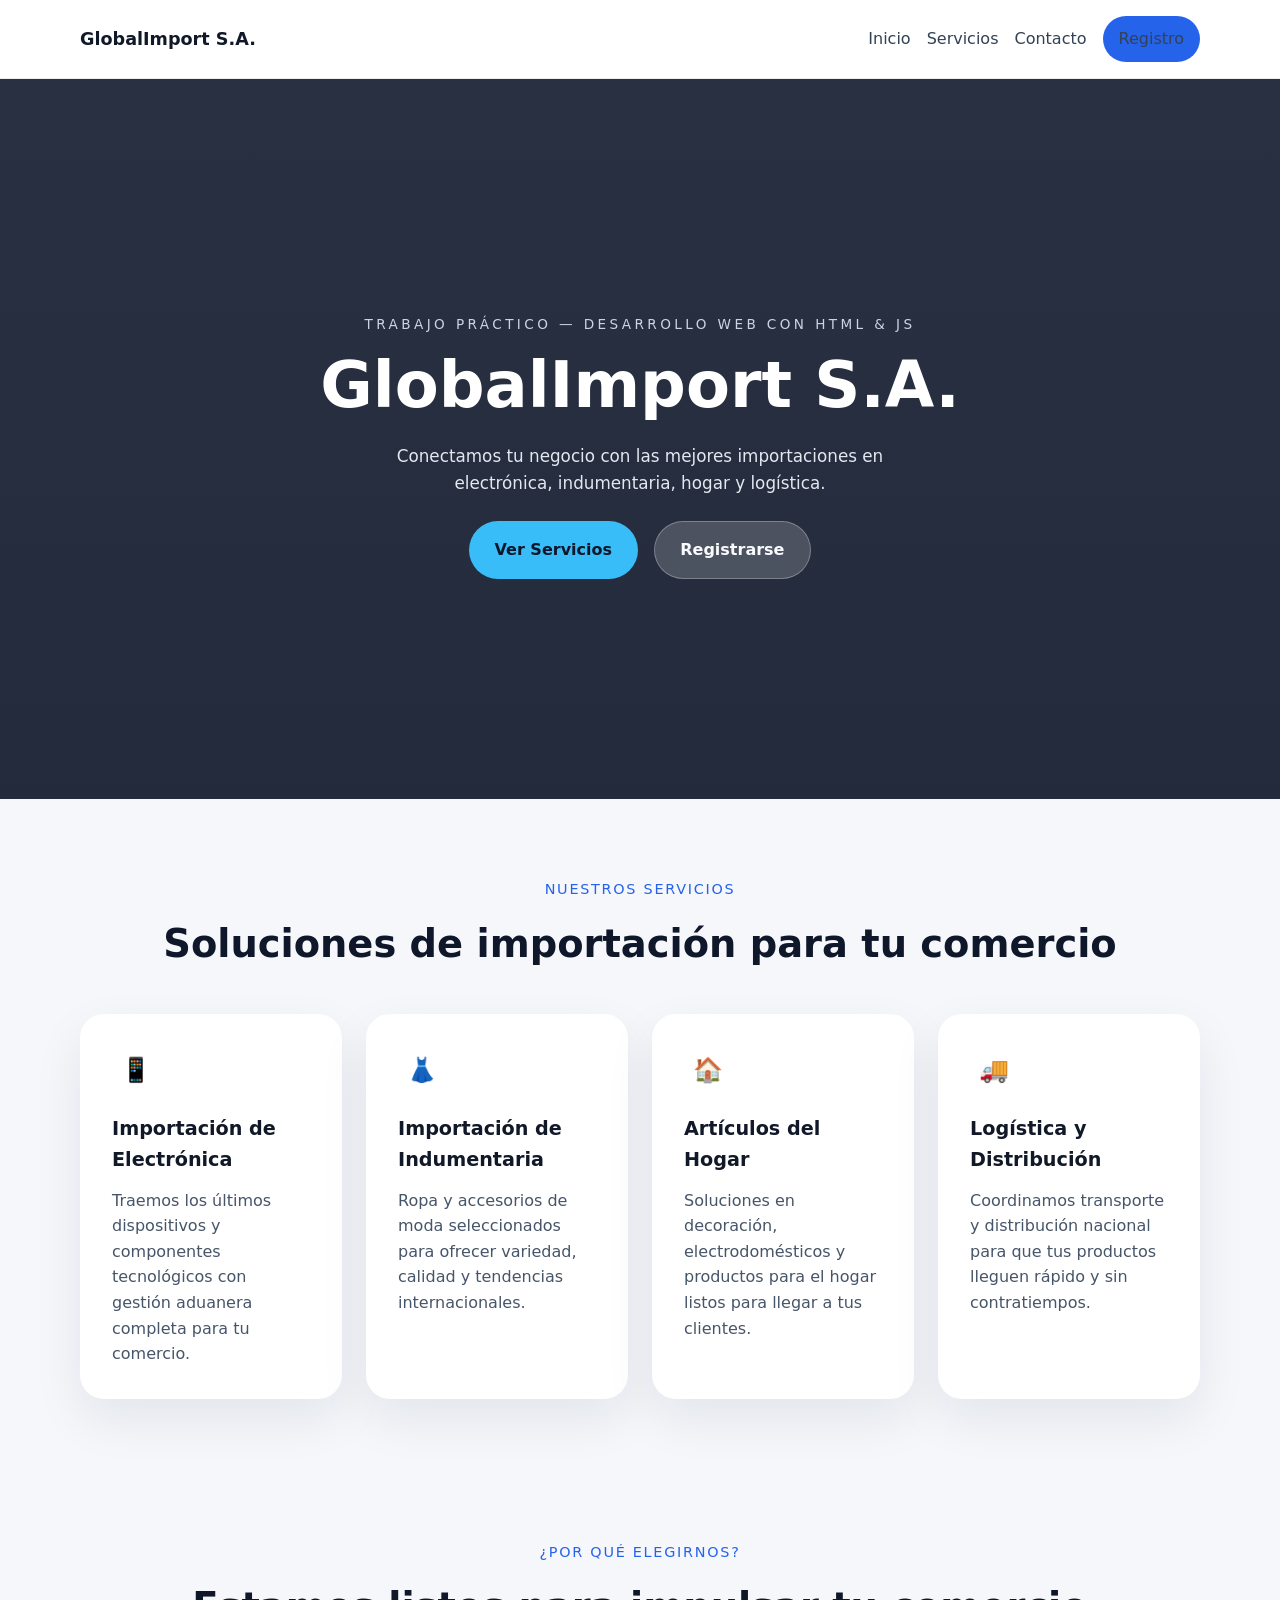
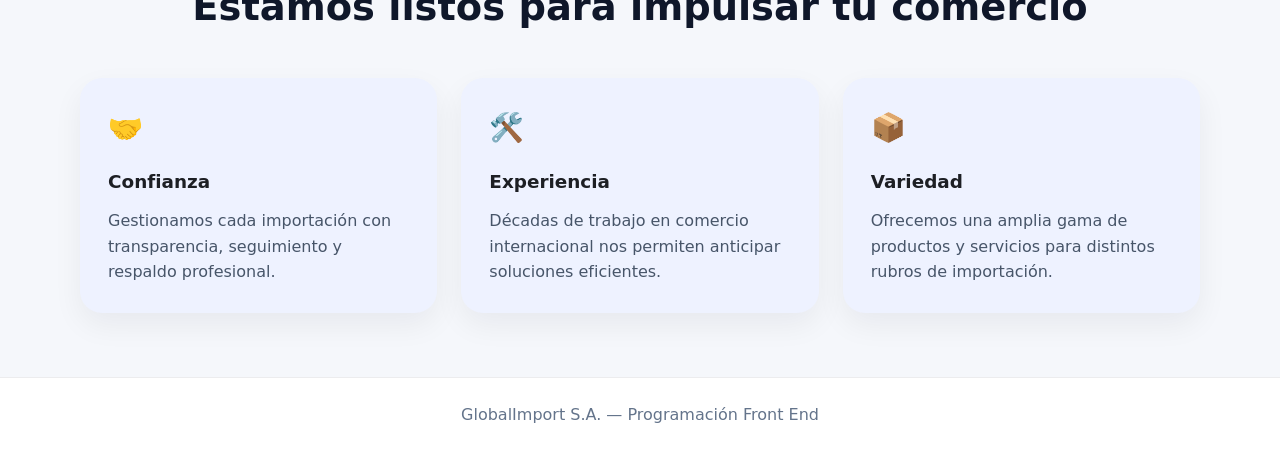
==== index.html @ c89e06bb "Primera etapa deiseño de la pagina" ====
<!DOCTYPE html>
<html lang="es">
<head>
  <meta charset="UTF-8">
  <meta name="viewport" content="width=device-width, initial-scale=1.0">
  <title>GlobalImport S.A. — Comercio Electrónico</title>
  <link rel="stylesheet" href="style.css">
</head>
<body>
  <header class="navbar">
    <div class="container navbar-inner">
      <a href="#inicio" class="brand">GlobalImport S.A.</a>
      <nav class="nav-links" aria-label="Menú principal">
        <a href="#inicio">Inicio</a>
        <a href="#servicios">Servicios</a>
        <a href="#por-que-elegirnos">Contacto</a>
        <a href="registro.html" class="btn-link">Registro</a>
      </nav>
    </div>
  </header>

  <main>
    <section id="inicio" class="hero">
      <div class="hero-overlay"></div>
      <div class="container hero-content">
        <p class="eyebrow">Trabajo Práctico — Desarrollo Web con HTML & JS</p>
        <h1>GlobalImport S.A.</h1>
        <p class="hero-copy">Conectamos tu negocio con las mejores importaciones en electrónica, indumentaria, hogar y logística.</p>
        <div class="hero-actions">
          <a href="#servicios" class="btn btn-primary">Ver Servicios</a>
          <a href="registro.html" class="btn btn-secondary">Registrarse</a>
        </div>
      </div>
    </section>

    <section id="servicios" class="section servicios">
      <div class="container">
        <div class="section-heading">
          <p class="section-label">Nuestros servicios</p>
          <h2>Soluciones de importación para tu comercio</h2>
        </div>
        <div class="servicios-grid">
          <article class="card">
            <div class="card-icon">📱</div>
            <h3>Importación de Electrónica</h3>
            <p>Traemos los últimos dispositivos y componentes tecnológicos con gestión aduanera completa para tu comercio.</p>
          </article>
          <article class="card">
            <div class="card-icon">👗</div>
            <h3>Importación de Indumentaria</h3>
            <p>Ropa y accesorios de moda seleccionados para ofrecer variedad, calidad y tendencias internacionales.</p>
          </article>
          <article class="card">
            <div class="card-icon">🏠</div>
            <h3>Artículos del Hogar</h3>
            <p>Soluciones en decoración, electrodomésticos y productos para el hogar listos para llegar a tus clientes.</p>
          </article>
          <article class="card">
            <div class="card-icon">🚚</div>
            <h3>Logística y Distribución</h3>
            <p>Coordinamos transporte y distribución nacional para que tus productos lleguen rápido y sin contratiempos.</p>
          </article>
        </div>
      </div>
    </section>

    <section id="por-que-elegirnos" class="section why-us">
      <div class="container">
        <div class="section-heading">
          <p class="section-label">¿Por qué elegirnos?</p>
          <h2>Estamos listos para impulsar tu comercio</h2>
        </div>
        <div class="why-grid">
          <div class="why-card">
            <span class="why-icon">🤝</span>
            <h3>Confianza</h3>
            <p>Gestionamos cada importación con transparencia, seguimiento y respaldo profesional.</p>
          </div>
          <div class="why-card">
            <span class="why-icon">🛠️</span>
            <h3>Experiencia</h3>
            <p>Décadas de trabajo en comercio internacional nos permiten anticipar soluciones eficientes.</p>
          </div>
          <div class="why-card">
            <span class="why-icon">📦</span>
            <h3>Variedad</h3>
            <p>Ofrecemos una amplia gama de productos y servicios para distintos rubros de importación.</p>
          </div>
        </div>
      </div>
    </section>
  </main>

  <footer class="footer">
    <div class="container">
      <p>GlobalImport S.A. — Programación Front End</p>
    </div>
  </footer>
</body>
</html>
---- style.css ----
/* Global styles */
:root {
  color-scheme: light;
  font-family: Inter, system-ui, -apple-system, BlinkMacSystemFont, "Segoe UI", sans-serif;
  color: #1d1f24;
  background: #f5f7fb;
  line-height: 1.6;
}

* {
  box-sizing: border-box;
}

body {
  margin: 0;
}

img {
  max-width: 100%;
  display: block;
}

.container {
  width: min(1120px, calc(100% - 2rem));
  margin: 0 auto;
}

.navbar {
  position: sticky;
  top: 0;
  z-index: 10;
  background: rgba(255,255,255,0.92);
  backdrop-filter: blur(12px);
  border-bottom: 1px solid rgba(20,24,30,0.08);
}

.navbar-inner {
  display: flex;
  align-items: center;
  justify-content: space-between;
  gap: 1rem;
  padding: 1rem 0;
}

.brand {
  font-weight: 700;
  font-size: 1.1rem;
  text-decoration: none;
  color: #111827;
}

.nav-links {
  display: flex;
  flex-wrap: wrap;
  gap: 1rem;
  align-items: center;
}

.nav-links a {
  color: #334155;
  text-decoration: none;
  font-weight: 500;
}

.nav-links a:hover,
.nav-links a:focus-visible {
  color: #0f172a;
}

.btn-link {
  padding: 0.65rem 1rem;
  border-radius: 999px;
  background: #2563eb;
  color: #fff;
}

.btn-link:hover,
.btn-link:focus-visible {
  background: #1d4ed8;
}

.hero {
  min-height: 80vh;
  display: grid;
  place-items: center;
  position: relative;
  color: #fff;
  background-image: linear-gradient(180deg, rgba(15,23,42,0.75), rgba(15,23,42,0.75)), url('https://images.unsplash.com/photo-1515169067865-5387ec356754?auto=format&fit=crop&w=1400&q=80');
  background-size: cover;
  background-position: center;
}

.hero-overlay {
  position: absolute;
  inset: 0;
  background: linear-gradient(180deg, rgba(15,23,42,0.55), rgba(15,23,42,0.65));
}

.hero-content {
  position: relative;
  text-align: center;
  max-width: 720px;
  padding: 4rem 0;
}

.eyebrow {
  text-transform: uppercase;
  letter-spacing: 0.25em;
  margin-bottom: 1rem;
  color: #cbd5e1;
  font-size: 0.85rem;
}

.hero h1 {
  margin: 0;
  font-size: clamp(2.5rem, 5vw, 4rem);
  line-height: 1.05;
}

.hero-copy {
  margin: 1.5rem auto;
  max-width: 36rem;
  color: #e2e8f0;
  font-size: 1.05rem;
}

.hero-actions {
  display: flex;
  flex-wrap: wrap;
  justify-content: center;
  gap: 1rem;
}

.btn {
  display: inline-flex;
  align-items: center;
  justify-content: center;
  padding: 0.95rem 1.6rem;
  border-radius: 999px;
  text-decoration: none;
  font-weight: 600;
}

.btn-primary {
  background: #38bdf8;
  color: #0f172a;
}

.btn-secondary {
  background: rgba(255,255,255,0.18);
  color: #f8fafc;
  border: 1px solid rgba(255,255,255,0.28);
}

.section {
  padding: 4rem 0;
}

.section-heading {
  text-align: center;
  margin-bottom: 2.5rem;
}

.section-label {
  color: #2563eb;
  font-size: 0.9rem;
  letter-spacing: 0.12em;
  text-transform: uppercase;
  margin-bottom: 0.75rem;
}

.section h2 {
  margin: 0;
  font-size: clamp(2rem, 3vw, 2.75rem);
  color: #0f172a;
}

.servicios-grid,
.why-grid {
  display: grid;
  gap: 1.5rem;
}

.servicios-grid {
  grid-template-columns: repeat(auto-fit, minmax(220px, 1fr));
}

.card {
  background: #fff;
  border-radius: 24px;
  padding: 2rem;
  box-shadow: 0 20px 50px rgba(15,23,42,0.08);
  min-height: 260px;
}

.card-icon {
  width: 3rem;
  height: 3rem;
  display: grid;
  place-items: center;
  font-size: 1.5rem;
  margin-bottom: 1.25rem;
}

.card h3 {
  margin: 0 0 0.75rem;
  font-size: 1.2rem;
  color: #111827;
}

.card p {
  margin: 0;
  color: #475569;
}

.why-grid {
  grid-template-columns: repeat(auto-fit, minmax(220px, 1fr));
}

.why-card {
  background: #eef2ff;
  border-radius: 22px;
  padding: 1.75rem;
  box-shadow: 0 12px 30px rgba(15,23,42,0.06);
}

.why-icon {
  display: inline-flex;
  font-size: 1.75rem;
  margin-bottom: 1rem;
}

.why-card h3 {
  margin: 0 0 0.75rem;
  font-size: 1.15rem;
}

.why-card p {
  margin: 0;
  color: #475569;
}

.footer {
  padding: 1.5rem 0;
  background: #fff;
  border-top: 1px solid rgba(15,23,42,0.08);
}

.footer p {
  margin: 0;
  color: #64748b;
  text-align: center;
}

@media (max-width: 768px) {
  .navbar-inner {
    flex-direction: column;
    align-items: stretch;
  }

  .nav-links {
    justify-content: center;
  }

  .hero {
    min-height: 68vh;
    padding-top: 2rem;
  }

  .hero-content {
    padding: 2.5rem 0;
  }
}

@media (max-width: 520px) {
  .hero-copy {
    font-size: 1rem;
  }

  .hero-actions {
    flex-direction: column;
  }
}
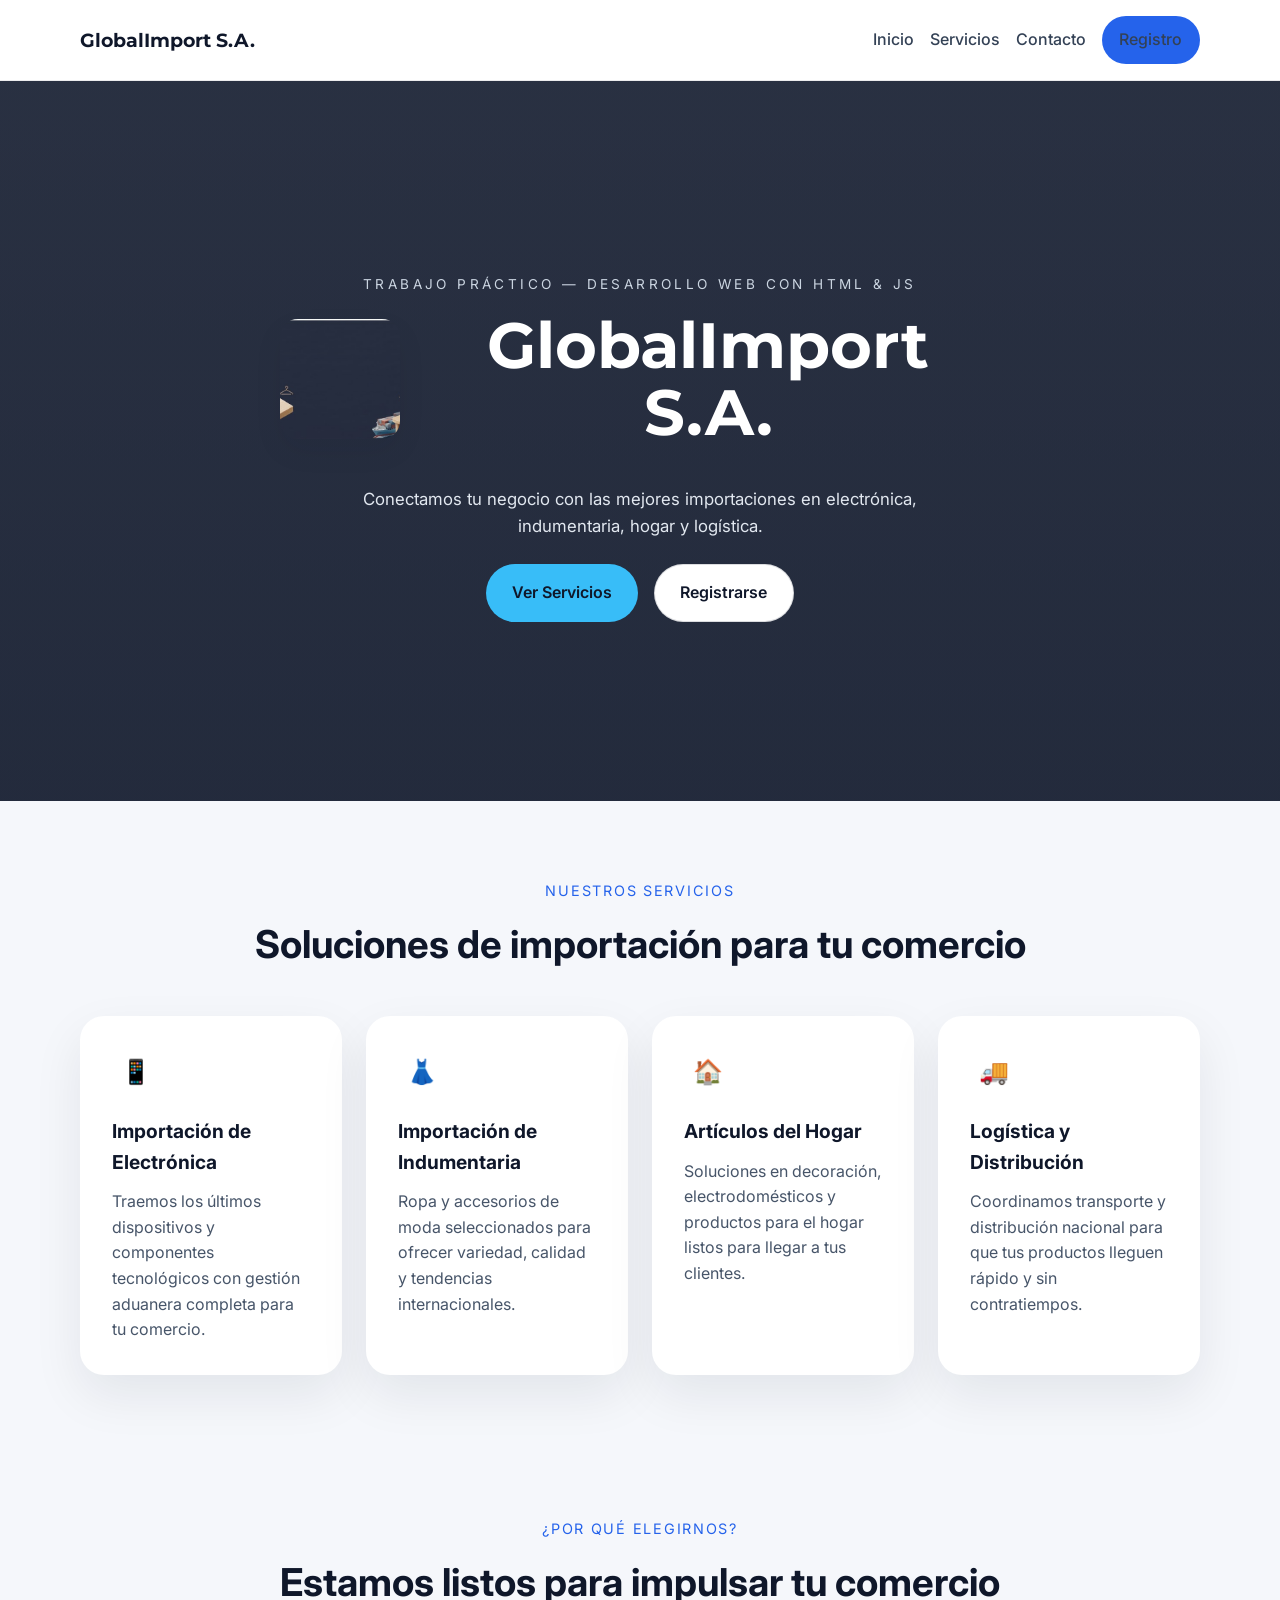
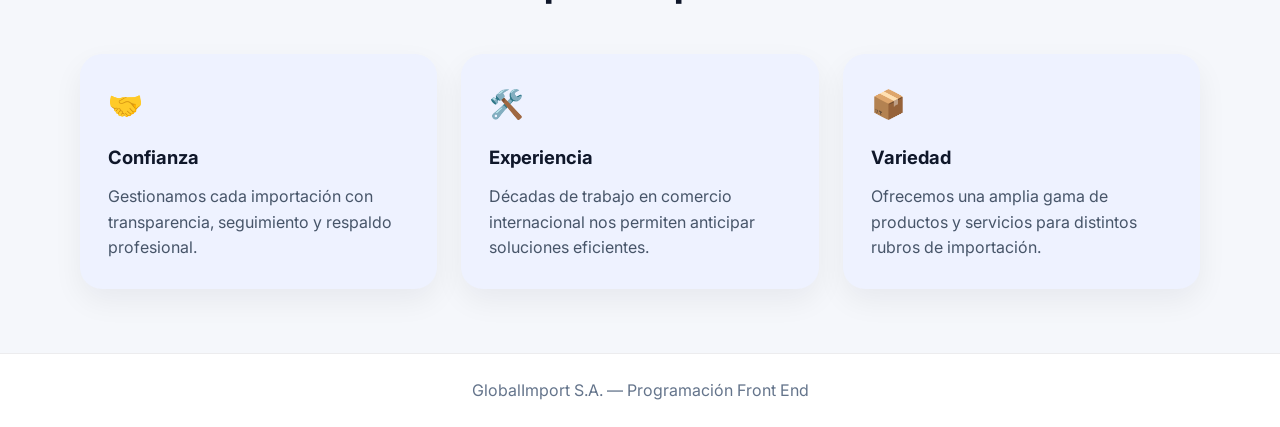
==== commit 98e39ccd: "etapa 2 realizacion de formulario y carpeta de imagenes" ====
--- a/index.html
+++ b/index.html
@@ -24,7 +24,10 @@
       <div class="hero-overlay"></div>
       <div class="container hero-content">
         <p class="eyebrow">Trabajo Práctico — Desarrollo Web con HTML & JS</p>
-        <h1>GlobalImport S.A.</h1>
+        <div class="hero-title">
+          <img src="images/unnamed.jpg" alt="Logo GlobalImport" class="hero-logo">
+          <h1>GlobalImport S.A.</h1>
+        </div>
         <p class="hero-copy">Conectamos tu negocio con las mejores importaciones en electrónica, indumentaria, hogar y logística.</p>
         <div class="hero-actions">
           <a href="#servicios" class="btn btn-primary">Ver Servicios</a>
--- a/style.css
+++ b/style.css
@@ -1,9 +1,23 @@
-/* Global styles */
+@import url('https://fonts.googleapis.com/css2?family=Inter:wght@400;500;600;700&family=Montserrat:wght@600;700&display=swap');
+
 :root {
   color-scheme: light;
-  font-family: Inter, system-ui, -apple-system, BlinkMacSystemFont, "Segoe UI", sans-serif;
-  color: #1d1f24;
-  background: #f5f7fb;
+  --font-sans: 'Inter', system-ui, -apple-system, BlinkMacSystemFont, 'Segoe UI', sans-serif;
+  --font-heading: 'Montserrat', sans-serif;
+  --color-bg: #f5f7fb;
+  --color-surface: #ffffff;
+  --color-primary: #2563eb;
+  --color-secondary: #0f172a;
+  --color-accent: #38bdf8;
+  --color-muted: #64748b;
+  --color-border: rgba(15,23,42,0.12);
+  --color-success: #22c55e;
+  --radius: 24px;
+  --shadow: 0 20px 50px rgba(15,23,42,0.08);
+  --shadow-soft: 0 12px 30px rgba(15,23,42,0.06);
+  font-family: var(--font-sans);
+  color: var(--color-secondary);
+  background: var(--color-bg);
   line-height: 1.6;
 }
 
@@ -11,13 +25,27 @@
   box-sizing: border-box;
 }
 
+html,
 body {
   margin: 0;
+  min-height: 100%;
+  width: 100%;
+}
+
+body {
+  background: var(--color-bg);
 }
 
 img {
   max-width: 100%;
   display: block;
+}
+
+button,
+input,
+select,
+textarea {
+  font: inherit;
 }
 
 .container {
@@ -43,10 +71,11 @@
 }
 
 .brand {
+  font-family: var(--font-heading);
   font-weight: 700;
-  font-size: 1.1rem;
+  font-size: 1.2rem;
   text-decoration: none;
-  color: #111827;
+  color: var(--color-secondary);
 }
 
 .nav-links {
@@ -64,14 +93,15 @@
 
 .nav-links a:hover,
 .nav-links a:focus-visible {
-  color: #0f172a;
+  color: var(--color-secondary);
 }
 
 .btn-link {
-  padding: 0.65rem 1rem;
+  padding: 0.7rem 1.1rem;
   border-radius: 999px;
-  background: #2563eb;
+  background: var(--color-primary);
   color: #fff;
+  transition: background 0.2s ease;
 }
 
 .btn-link:hover,
@@ -80,6 +110,7 @@
 }
 
 .hero {
+  width: 100%;
   min-height: 80vh;
   display: grid;
   place-items: center;
@@ -103,6 +134,23 @@
   padding: 4rem 0;
 }
 
+.hero-title {
+  display: inline-flex;
+  align-items: center;
+  justify-content: center;
+  gap: 1rem;
+  margin: 0 auto 1rem;
+}
+
+.hero-logo {
+  width: 120px;
+  height: 120px;
+  border-radius: 18px;
+  box-shadow: var(--shadow-soft);
+  object-fit: cover;
+  display: block;
+}
+
 .eyebrow {
   text-transform: uppercase;
   letter-spacing: 0.25em;
@@ -115,6 +163,7 @@
   margin: 0;
   font-size: clamp(2.5rem, 5vw, 4rem);
   line-height: 1.05;
+  font-family: var(--font-heading);
 }
 
 .hero-copy {
@@ -139,17 +188,23 @@
   border-radius: 999px;
   text-decoration: none;
   font-weight: 600;
+  transition: background 0.2s ease, transform 0.2s ease;
+}
+
+.btn:hover,
+.btn:focus-visible {
+  transform: translateY(-1px);
 }
 
 .btn-primary {
-  background: #38bdf8;
-  color: #0f172a;
+  background: var(--color-accent);
+  color: var(--color-secondary);
 }
 
 .btn-secondary {
-  background: rgba(255,255,255,0.18);
-  color: #f8fafc;
-  border: 1px solid rgba(255,255,255,0.28);
+  background: #ffffff;
+  color: var(--color-secondary);
+  border: 1px solid rgba(15,23,42,0.15);
 }
 
 .section {
@@ -161,18 +216,23 @@
   margin-bottom: 2.5rem;
 }
 
-.section-label {
-  color: #2563eb;
+.section-label,
+.registro-intro .section-label {
+  color: var(--color-primary);
   font-size: 0.9rem;
   letter-spacing: 0.12em;
   text-transform: uppercase;
   margin-bottom: 0.75rem;
 }
 
+.section h2,
+.registro-intro h1 {
+  margin: 0;
+  color: var(--color-secondary);
+}
+
 .section h2 {
-  margin: 0;
   font-size: clamp(2rem, 3vw, 2.75rem);
-  color: #0f172a;
 }
 
 .servicios-grid,
@@ -186,11 +246,18 @@
 }
 
 .card {
-  background: #fff;
-  border-radius: 24px;
+  background: var(--color-surface);
+  border-radius: var(--radius);
   padding: 2rem;
-  box-shadow: 0 20px 50px rgba(15,23,42,0.08);
+  box-shadow: var(--shadow);
   min-height: 260px;
+  transition: transform 0.25s ease, box-shadow 0.25s ease;
+}
+
+.card:hover,
+.card:focus-within {
+  transform: translateY(-4px);
+  box-shadow: 0 24px 60px rgba(15,23,42,0.12);
 }
 
 .card-icon {
@@ -205,7 +272,7 @@
 .card h3 {
   margin: 0 0 0.75rem;
   font-size: 1.2rem;
-  color: #111827;
+  color: var(--color-secondary);
 }
 
 .card p {
@@ -221,7 +288,7 @@
   background: #eef2ff;
   border-radius: 22px;
   padding: 1.75rem;
-  box-shadow: 0 12px 30px rgba(15,23,42,0.06);
+  box-shadow: var(--shadow-soft);
 }
 
 .why-icon {
@@ -242,14 +309,190 @@
 
 .footer {
   padding: 1.5rem 0;
-  background: #fff;
+  background: var(--color-surface);
   border-top: 1px solid rgba(15,23,42,0.08);
 }
 
 .footer p {
   margin: 0;
+  color: var(--color-muted);
+  text-align: center;
+}
+
+/* Registration page styles */
+.registro-page {
+  background: #f8fafc;
+}
+
+.registro-intro {
+  padding: 3rem 0 0;
+}
+
+.registro-intro h1 {
+  font-size: clamp(2rem, 4vw, 3rem);
+  font-family: var(--font-heading);
+}
+
+.registro-intro p {
+  max-width: 760px;
+  margin: 1rem auto 0;
+  color: #475569;
+}
+
+.registro-form-section {
+  padding: 2rem 0 4rem;
+}
+
+.registro-form-wrapper {
+  max-width: 820px;
+  margin: 0 auto;
+}
+
+.registro-form {
+  display: grid;
+  gap: 1.5rem;
+}
+
+.form-section {
+  padding: 1.75rem;
+  border-radius: 24px;
+  background: white;
+  box-shadow: var(--shadow-soft);
+  border: 1px solid rgba(15,23,42,0.06);
+}
+
+.form-section h2 {
+  margin-top: 0;
+  font-family: var(--font-heading);
+  font-size: 1.35rem;
+  color: var(--color-secondary);
+}
+
+.form-grid-2 {
+  display: grid;
+  grid-template-columns: repeat(2, minmax(0, 1fr));
+  gap: 1rem;
+}
+
+label {
+  display: block;
+  margin-bottom: 0.5rem;
+  font-weight: 600;
+}
+
+label.required::after {
+  content: ' *';
+  color: #dc2626;
+}
+
+input,
+select,
+textarea {
+  width: 100%;
+  padding: 0.95rem 1rem;
+  border-radius: 16px;
+  border: 1px solid var(--color-border);
+  background: #fafbff;
+  color: var(--color-secondary);
+  transition: border-color 0.2s ease, box-shadow 0.2s ease;
+}
+
+input:focus,
+select:focus,
+textarea:focus {
+  outline: none;
+  border-color: var(--color-primary);
+  box-shadow: 0 0 0 4px rgba(56,189,248,0.18);
+}
+
+input.input-error,
+select.input-error,
+textarea.input-error {
+  border-color: #dc2626;
+}
+
+textarea {
+  min-height: 120px;
+  resize: vertical;
+}
+
+.form-card {
+  background: #f8fafc;
+  border-radius: 20px;
+  padding: 1.25rem;
+  border: 1px solid rgba(37,99,235,0.12);
+}
+
+.subsection-title {
+  margin: 0 0 0.75rem;
+  font-size: 1rem;
+  color: var(--color-secondary);
+}
+
+.checkbox-group,
+.radio-group {
+  display: grid;
+  gap: 0.75rem;
+}
+
+.checkbox-group label,
+.radio-group label,
+.form-card label {
+  font-weight: 500;
+}
+
+.form-card-inline {
+  display: grid;
+  gap: 1rem;
+}
+
+.form-card-inline label {
+  display: flex;
+  align-items: center;
+  gap: 0.75rem;
+}
+
+.form-actions {
+  display: flex;
+  justify-content: center;
+  gap: 1rem;
+  flex-wrap: wrap;
+}
+
+.form-note {
+  margin: 0;
+  text-align: center;
+  color: var(--color-muted);
+}
+
+.form-note a {
+  color: var(--color-primary);
+  text-decoration: none;
+}
+
+.strength-meter {
+  display: flex;
+  align-items: center;
+  gap: 0.75rem;
+  margin-top: 0.75rem;
+}
+
+.strength-bar {
+  flex: 1;
+  height: 0.8rem;
+  border-radius: 999px;
+  background: linear-gradient(90deg, #a5b4fc 0%, #38bdf8 100%);
+}
+
+.strength-label {
+  font-size: 0.9rem;
   color: #64748b;
-  text-align: center;
+}
+
+@media (max-width: 920px) {
+  .form-grid-2 {
+    grid-template-columns: 1fr;
+  }
 }
 
 @media (max-width: 768px) {
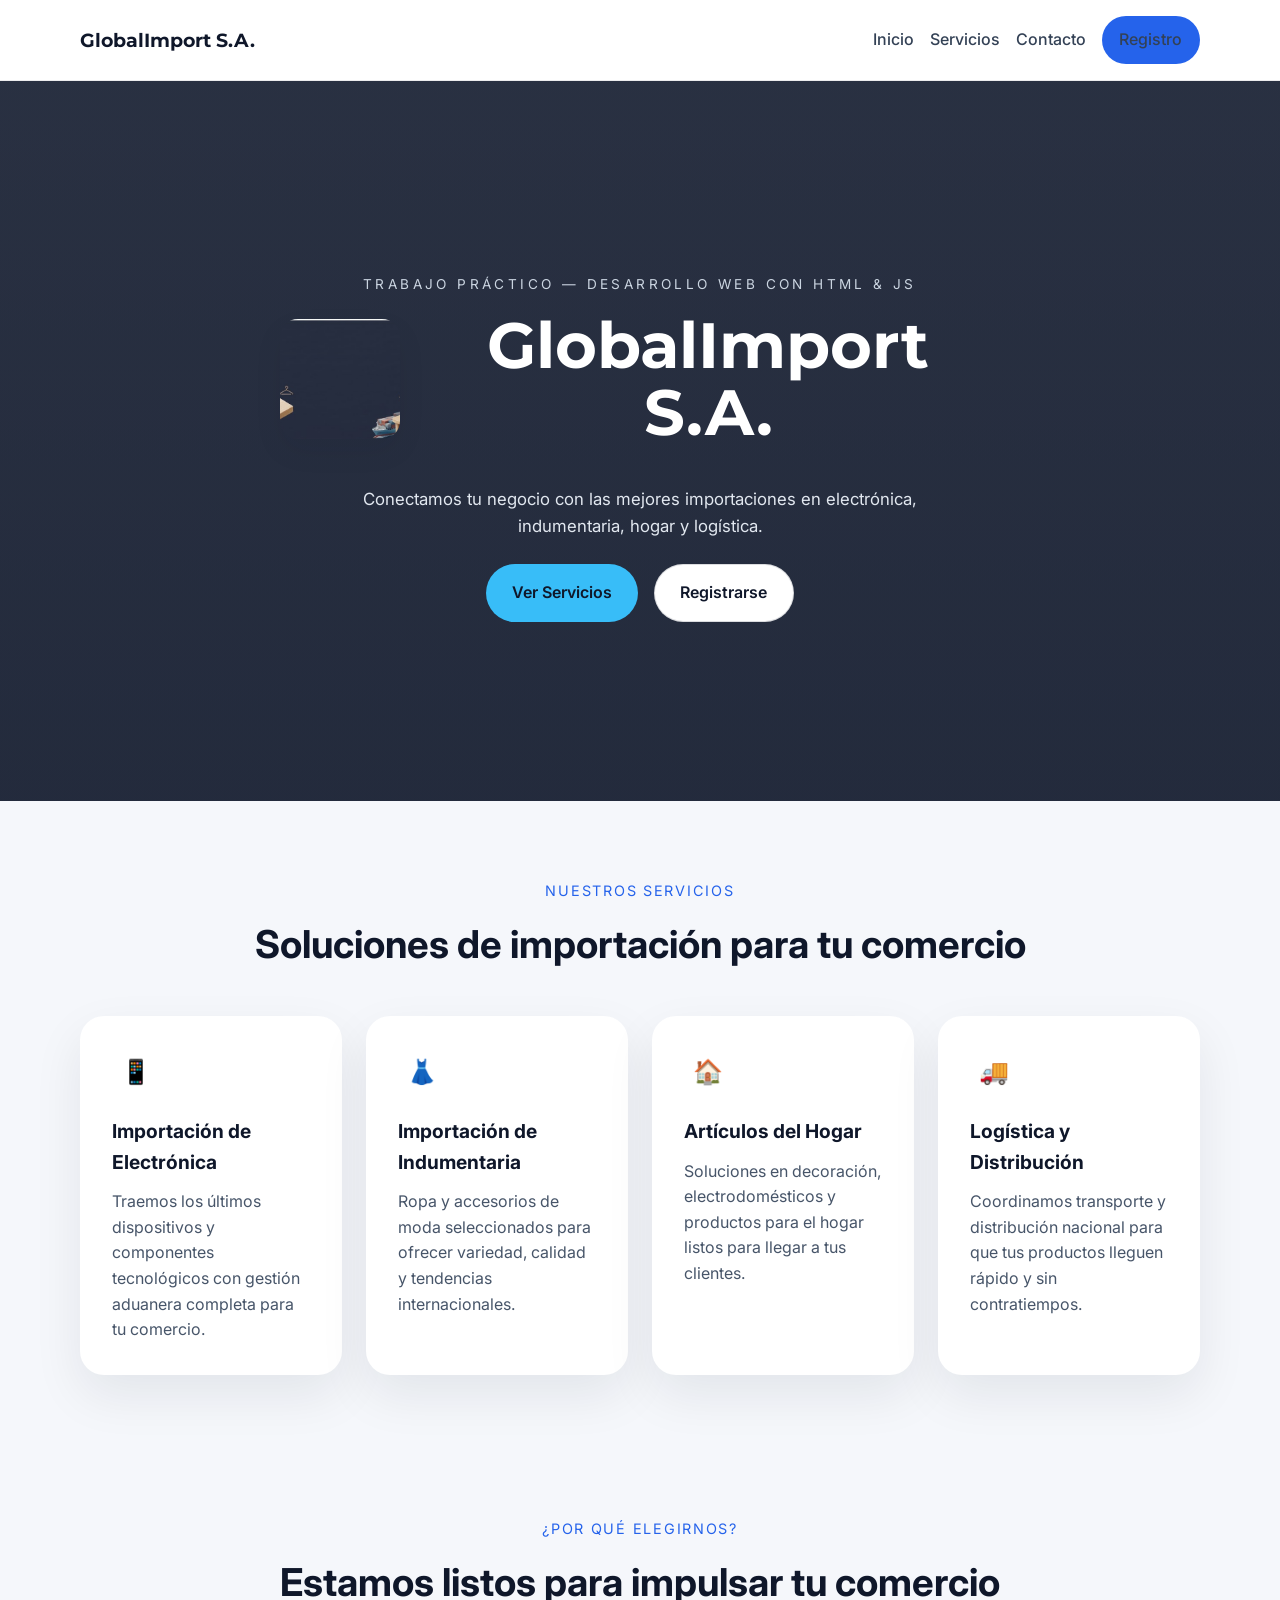
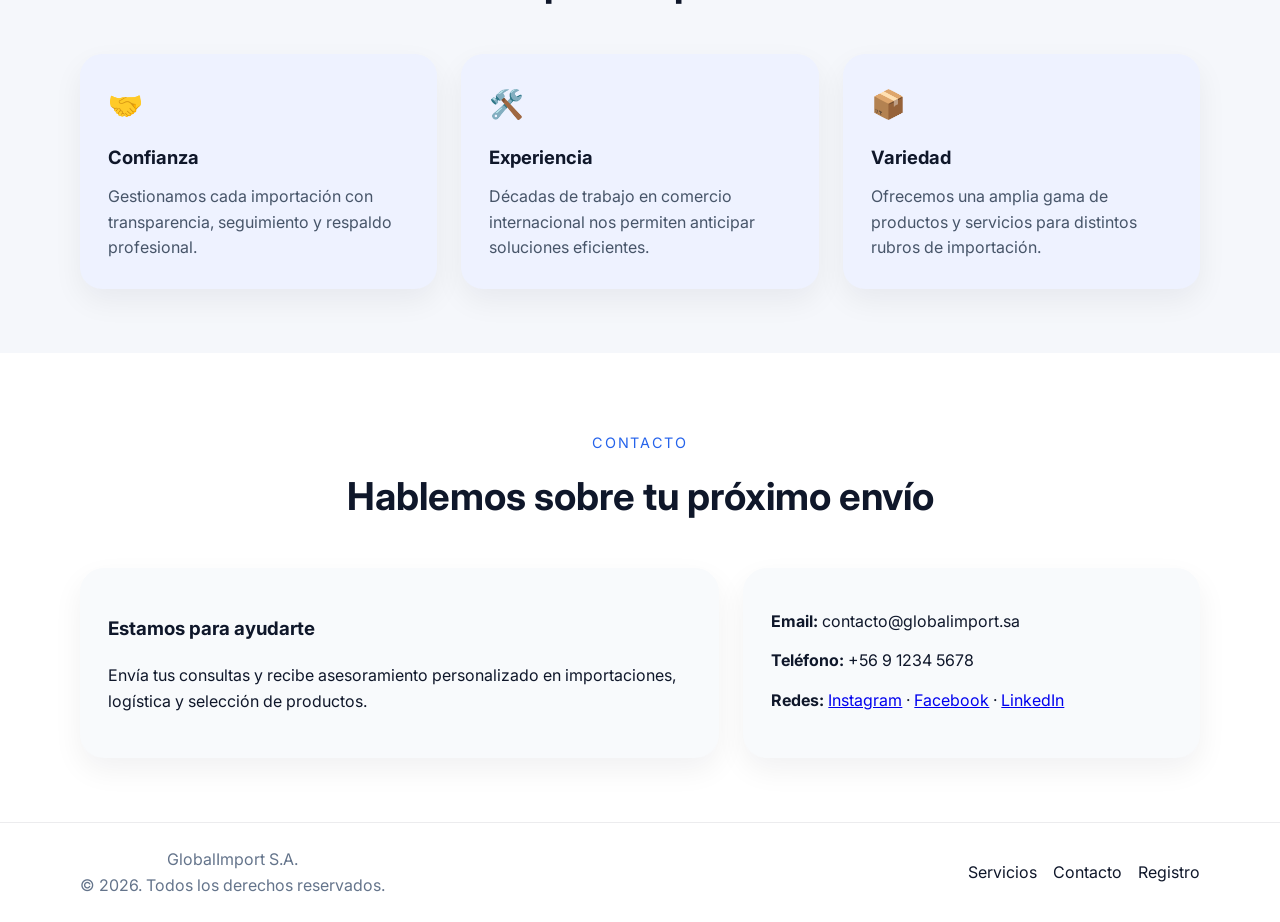
==== commit 1d940bca: "etapa3: validaciones JS y mejoras de registro" ====
--- a/index.html
+++ b/index.html
@@ -13,7 +13,7 @@
       <nav class="nav-links" aria-label="Menú principal">
         <a href="#inicio">Inicio</a>
         <a href="#servicios">Servicios</a>
-        <a href="#por-que-elegirnos">Contacto</a>
+        <a href="#contacto">Contacto</a>
         <a href="registro.html" class="btn-link">Registro</a>
       </nav>
     </div>
@@ -92,11 +92,39 @@
         </div>
       </div>
     </section>
+
+    <section id="contacto" class="section contacto">
+      <div class="container">
+        <div class="section-heading">
+          <p class="section-label">Contacto</p>
+          <h2>Hablemos sobre tu próximo envío</h2>
+        </div>
+        <div class="contacto-grid">
+          <div class="contacto-card">
+            <h3>Estamos para ayudarte</h3>
+            <p>Envía tus consultas y recibe asesoramiento personalizado en importaciones, logística y selección de productos.</p>
+          </div>
+          <div class="contacto-card contacto-info">
+            <p><strong>Email:</strong> contacto@globalimport.sa</p>
+            <p><strong>Teléfono:</strong> +56 9 1234 5678</p>
+            <p><strong>Redes:</strong> <a href="#">Instagram</a> · <a href="#">Facebook</a> · <a href="#">LinkedIn</a></p>
+          </div>
+        </div>
+      </div>
+    </section>
   </main>
 
   <footer class="footer">
-    <div class="container">
-      <p>GlobalImport S.A. — Programación Front End</p>
+    <div class="container footer-grid">
+      <div>
+        <p>GlobalImport S.A.</p>
+        <p>© 2026. Todos los derechos reservados.</p>
+      </div>
+      <div class="footer-links">
+        <a href="#servicios">Servicios</a>
+        <a href="#contacto">Contacto</a>
+        <a href="registro.html">Registro</a>
+      </div>
     </div>
   </footer>
 </body>
--- a/style.css
+++ b/style.css
@@ -25,6 +25,10 @@
   box-sizing: border-box;
 }
 
+.hidden {
+  display: none !important;
+}
+
 html,
 body {
   margin: 0;
@@ -344,6 +348,246 @@
 }
 
 .registro-form-wrapper {
+  background: var(--color-surface);
+  border-radius: 32px;
+  padding: 2rem;
+  box-shadow: var(--shadow);
+}
+
+.registro-form {
+  display: grid;
+  gap: 1.75rem;
+}
+
+.form-section {
+  background: #f8fafc;
+  border: 1px solid rgba(15,23,42,0.08);
+  border-radius: 24px;
+  padding: 1.75rem;
+}
+
+.form-section h2 {
+  margin-top: 0;
+  margin-bottom: 1.25rem;
+  font-size: 1.35rem;
+  font-family: var(--font-heading);
+}
+
+.form-grid-2 {
+  display: grid;
+  grid-template-columns: repeat(2, minmax(0, 1fr));
+  gap: 1rem 1.5rem;
+}
+
+@media (max-width: 860px) {
+  .form-grid-2 {
+    grid-template-columns: 1fr;
+  }
+}
+
+label {
+  display: block;
+  margin-bottom: 0.5rem;
+  font-weight: 600;
+}
+
+.required::after {
+  content: " *";
+  color: #dc2626;
+}
+
+input,
+select,
+textarea {
+  width: 100%;
+  border: 1px solid rgba(15,23,42,0.16);
+  border-radius: 16px;
+  padding: 0.95rem 1rem;
+  font: inherit;
+  background: #ffffff;
+  transition: border-color 0.2s ease, box-shadow 0.2s ease;
+}
+
+input:focus,
+select:focus,
+textarea:focus {
+  outline: none;
+  border-color: var(--color-primary);
+  box-shadow: 0 0 0 4px rgba(56,189,248,0.12);
+}
+
+textarea {
+  min-height: 120px;
+  resize: vertical;
+}
+
+.form-card,
+.form-card-inline {
+  background: #ffffff;
+  border-radius: 18px;
+  padding: 1rem 1rem 0.8rem;
+  border: 1px solid rgba(15,23,42,0.08);
+}
+
+.form-card-inline {
+  display: grid;
+  gap: 0.75rem;
+}
+
+.checkbox-group,
+.radio-group {
+  display: grid;
+  gap: 0.75rem;
+}
+
+.checkbox-group label,
+.radio-group label {
+  font-weight: 500;
+}
+
+.strength-meter {
+  display: grid;
+  gap: 0.5rem;
+  margin-top: 0.75rem;
+}
+
+.strength-bar {
+  height: 0.75rem;
+  width: 100%;
+  background: rgba(15,23,42,0.08);
+  border-radius: 999px;
+}
+
+.strength-meter .strength-label {
+  font-size: 0.9rem;
+  color: #64748b;
+}
+
+.char-counter {
+  margin-top: 0.5rem;
+  font-size: 0.9rem;
+  color: #475569;
+}
+
+.error-message {
+  margin-top: 0.45rem;
+  font-size: 0.9rem;
+  color: #dc2626;
+  display: none;
+}
+
+.campo-error {
+  border-color: #dc2626 !important;
+  box-shadow: 0 0 0 4px rgba(220,38,38,0.12);
+}
+
+.campo-ok {
+  border-color: #16a34a !important;
+  box-shadow: 0 0 0 4px rgba(34,197,94,0.12);
+}
+
+.form-actions {
+  display: flex;
+  flex-wrap: wrap;
+  gap: 1rem;
+  justify-content: center;
+  align-items: center;
+}
+
+.form-note {
+  text-align: center;
+  margin: 0;
+  color: #475569;
+}
+
+.form-note a {
+  color: var(--color-primary);
+  text-decoration: none;
+}
+
+.registro-success {
+  display: none;
+  padding: 2rem;
+  border-radius: 28px;
+  background: #eff6ff;
+  text-align: center;
+  border: 1px solid rgba(56,189,248,0.25);
+}
+
+.registro-success h2 {
+  margin-top: 0;
+}
+
+.registro-success p {
+  color: #475569;
+  margin-bottom: 1.5rem;
+}
+
+.registro-success.hidden {
+  display: none;
+}
+
+.registro-success:not(.hidden) {
+  display: block;
+}
+
+.contacto {
+  background: #ffffff;
+}
+
+.contacto-grid {
+  display: grid;
+  grid-template-columns: 1.4fr 1fr;
+  gap: 1.5rem;
+}
+
+.contacto-card {
+  background: #f8fafc;
+  border-radius: 24px;
+  padding: 1.75rem;
+  box-shadow: var(--shadow-soft);
+}
+
+.contacto-info p {
+  margin: 0.85rem 0;
+}
+
+.footer-grid {
+  display: flex;
+  justify-content: space-between;
+  gap: 1rem;
+  align-items: center;
+}
+
+.footer-links {
+  display: flex;
+  flex-wrap: wrap;
+  gap: 1rem;
+  justify-content: center;
+}
+
+.footer-links a {
+  color: var(--color-secondary);
+  text-decoration: none;
+}
+
+@media (max-width: 770px) {
+  .contacto-grid,
+  .footer-grid {
+    grid-template-columns: 1fr;
+    display: grid;
+  }
+
+  .footer p {
+    text-align: left;
+  }
+}
+
+.registro-form-section {
+  padding: 2rem 0 4rem;
+}
+
+.registro-form-wrapper {
   max-width: 820px;
   margin: 0 auto;
 }
